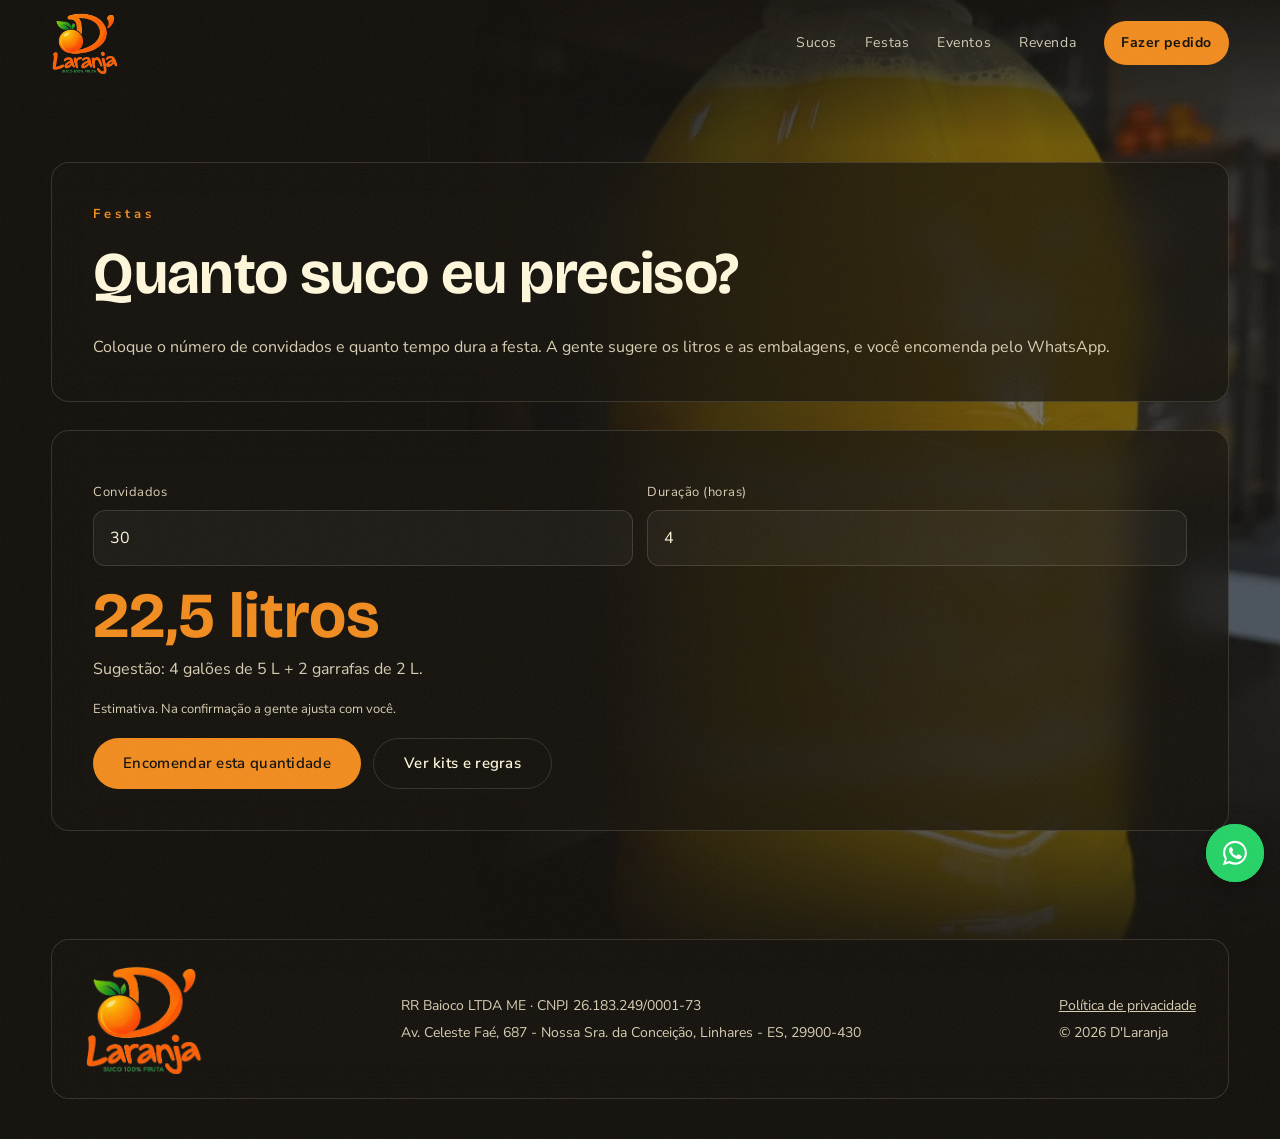
==== calculadora.html @ 01fc0047 "Calculadora de festa em página própria Co-Authored-By: Claude Opus 5.5 <noreply@anthropic.com>" ====
<!doctype html>
<html lang="pt-BR">
<head>
  <meta charset="utf-8">
  <meta name="viewport" content="width=device-width, initial-scale=1">
  <title>Calculadora de suco para festa · D'Laranja</title>
  <meta name="description" content="Calcule quantos litros de suco natural você precisa para a sua festa em Linhares, pelo número de convidados e a duração.">
  <meta property="og:title" content="D'Laranja · Suco 100% natural em Linhares">
  <meta property="og:description" content="Espremido hoje. Sem conservantes. Peça pelo WhatsApp.">
  <meta property="og:image" content="https://dlaranja.com/assets/img/cesta.webp">
  <meta property="og:url" content="https://dlaranja.com/calculadora.html">
  <meta property="og:type" content="website">
  <meta property="og:locale" content="pt_BR">
  <meta name="theme-color" content="#120F0B">
  <link rel="icon" type="image/png" href="favicon.png">
  <link rel="apple-touch-icon" href="assets/icone.png">
  <link rel="canonical" href="https://dlaranja.com/calculadora.html">
  <link rel="preconnect" href="https://fonts.googleapis.com">
  <link rel="preconnect" href="https://fonts.gstatic.com" crossorigin>
  <link href="https://fonts.googleapis.com/css2?family=Bricolage+Grotesque:opsz,wght@12..96,400;12..96,600;12..96,700&family=Nunito+Sans:opsz,wght@6..12,400;6..12,600;6..12,700&display=swap" rel="stylesheet">
  <link rel="stylesheet" href="estilo.css">
</head>
<body class="pagina-calc">

<header class="topo">
  <a href="index.html" class="marca" aria-label="D'Laranja, início">
    <img src="assets/logo-vertical.png" alt="D'Laranja · Suco 100% fruta" class="marca-logo" width="980" height="900">
  </a>
  <nav class="menu" aria-label="Seções">
    <a href="index.html#sucos">Sucos</a>
    <a href="index.html#festas">Festas</a>
    <a href="index.html#eventos">Eventos</a>
    <a href="index.html#revenda">Revenda</a>
    <a href="index.html#sucos" class="menu-cta">Fazer pedido</a>
  </nav>
</header>

<main>
  <section id="festas" class="secao secao--larga secao--calc">
    <img class="arte arte--direita arte--foto" src="assets/img/galao-laranja.webp" alt="" loading="lazy">
    <div class="painel painel--cabecalho revelar visto">
      <span class="rotulo">Festas</span>
      <h1 class="titulo-calc">Quanto suco eu preciso?</h1>
      <p>Coloque o número de convidados e quanto tempo dura a festa. A gente sugere os litros e as embalagens, e você encomenda pelo WhatsApp.</p>
    </div>
    <div class="painel revelar visto calculadora" data-calculadora>
      <div class="calc-campos">
        <div class="campo">
          <label for="c-convidados">Convidados</label>
          <input id="c-convidados" type="number" min="1" max="2000" value="30" inputmode="numeric">
        </div>
        <div class="campo">
          <label for="c-horas">Duração (horas)</label>
          <input id="c-horas" type="number" min="1" max="12" value="4" inputmode="numeric">
        </div>
      </div>
      <div class="calc-resultado" aria-live="polite">
        <p class="calc-litros"><span data-litros>0</span> litros</p>
        <p data-embalagens></p>
        <p class="calc-nota">Estimativa. Na confirmação a gente ajusta com você.</p>
      </div>
      <div class="contatos">
        <button type="button" class="botao" data-usar-calculo>Encomendar esta quantidade</button>
        <a class="botao botao--linha" href="index.html#festas">Ver kits e regras</a>
      </div>
    </div>
  </section>
</main>

<footer class="rodape">
  <div class="painel rodape-painel">
    <img src="assets/logo-vertical.png" alt="D'Laranja · Suco 100% fruta" class="rodape-logo" width="980" height="900" loading="lazy">
    <div class="rodape-dados">
      <span data-razao></span>
      <span data-rodape-endereco></span>
    </div>
    <div class="rodape-links">
      <a href="privacidade.html">Política de privacidade</a>
      <span>© <span data-ano></span> D'Laranja</span>
    </div>
  </div>
</footer>

<a class="whats" target="_blank" rel="noopener" aria-label="Conversar no WhatsApp">
  <svg viewBox="0 0 32 32" aria-hidden="true"><path fill="currentColor" d="M16 3C9 3 3.3 8.6 3.3 15.6c0 2.4.7 4.7 1.9 6.7L3 29l6.9-2.1c1.9 1 4 1.6 6.1 1.6 7 0 12.7-5.6 12.7-12.6S23 3 16 3Zm0 23.1c-1.9 0-3.8-.5-5.4-1.5l-.4-.2-4.1 1.2 1.3-4-.3-.4a10.4 10.4 0 0 1-1.6-5.6C5.5 9.8 10.200 5.2 16 5.2s10.5 4.6 10.5 10.4S21.8 26.1 16 26.1Zm5.8-7.8c-.3-.2-1.9-.9-2.2-1-.3-.1-.5-.2-.7.2-.2.3-.8 1-1 1.2-.2.2-.4.2-.7.1-.3-.2-1.3-.5-2.5-1.6-.9-.8-1.600-1.8-1.7-2.1-.2-.3 0-.5.1-.6l.5-.6.3-.5c.1-.2 0-.4 0-.6l-1-2.4c-.3-.6-.5-.5-.7-.5h-.6c-.2 0-.6.1-.9.4-.3.3-1.2 1.1-1.2 2.8s1.2 3.2 1.4 3.400c.2.2 2.4 3.6 5.7 5 .8.4 1.4.6 1.9.7.8.3 1.6.2 2.2.1.7-.1 1.9-.8 2.2-1.5.3-.7.3-1.4.2-1.5-.1-.2-.3-.3-.6-.4Z"/></svg>
</a>

<script src="config.js"></script>
<script src="app.js"></script>
</body>
</html>
---- estilo.css ----
/* ── Tokens: ajuste pela identidade visual do cliente ───────────────────── */
:root {
  --fundo: #120F0B;          /* MESMA cor usada nos prompts das imagens */
  --fundo-2: #1B1610;
  --texto: #FFF8DC;
  --texto-suave: #D9CFB4;
  --acento: #F28C1E;         /* cor principal da marca */
  --acento-texto: #120F0B;   /* texto sobre o acento */
  --linha: rgb(255 248 220 / 0.14);
  --verde: #3E9B4F;
  --painel: rgb(22 18 13 / 0.72);
  --mistura: lighten;        /* tema escuro: lighten | tema claro: multiply */

  --fonte-titulo: "Bricolage Grotesque", system-ui, sans-serif;
  --fonte-texto: "Nunito Sans", system-ui, sans-serif;

  --raio: 18px;
  --gutter: clamp(16px, 4vw, 56px);
  --largura: 1240px;
  --ease: cubic-bezier(.2, .7, .1, 1);
}
/* Tema claro (marcas de luz, saúde, casamento etc.): troque os tokens assim
:root {
  --fundo: #f4efe7; --fundo-2: #ebe4d8; --texto: #1d1a16; --texto-suave: #5d564c;
  --linha: rgb(29 26 22 / .12); --painel: rgb(244 239 231 / .7); --mistura: multiply;
}
*/

*, *::before, *::after { box-sizing: border-box; }
html { scroll-behavior: smooth; -webkit-text-size-adjust: 100%; overflow-x: clip; }
body {
  margin: 0;
  background: var(--fundo);
  color: var(--texto);
  font: 400 clamp(16px, 1.05vw, 18px)/1.65 var(--fonte-texto);
  overflow-x: clip;
  -webkit-font-smoothing: antialiased;
}
/* Grão de filme: tira o aspecto "liso de IA" */
body::after {
  content: ""; position: fixed; inset: -50%; z-index: 90; pointer-events: none; opacity: .07;
  background-image: url("data:image/svg+xml,%3Csvg xmlns='http://www.w3.org/2000/svg' width='160' height='160'%3E%3Cfilter id='n'%3E%3CfeTurbulence type='fractalNoise' baseFrequency='.9' numOctaves='2' stitchTiles='stitch'/%3E%3C/filter%3E%3Crect width='100%25' height='100%25' filter='url(%23n)'/%3E%3C/svg%3E");
  animation: grao 1s steps(4) infinite;
}
@keyframes grao { 25% { transform: translate(-3%, 2%); } 50% { transform: translate(2%, -3%); } 75% { transform: translate(-2%, -1%); } }

img { max-width: 100%; display: block; }
a { color: inherit; }
h1, h2, h3 { font-family: var(--fonte-titulo); font-weight: 700; line-height: 1.04; margin: 0 0 .5em; letter-spacing: -.01em; text-wrap: balance; }
h1 { font-size: clamp(38px, 6.2vw, 96px); }
h2 { font-size: clamp(32px, 4.2vw, 64px); }
h3 { font-size: clamp(21px, 1.8vw, 27px); font-weight: 500; }
p { margin: 0 0 1em; color: var(--texto-suave); text-wrap: pretty; }

/* ── Topo ──────────────────────────────────────────────────────────────── */
.topo {
  position: fixed; inset: 0 0 auto; z-index: 50;
  display: flex; align-items: center; justify-content: space-between; gap: 16px;
  padding: 18px var(--gutter);
  transition: background .4s var(--ease), backdrop-filter .4s;
}
.topo.rolou { background: rgb(18 15 11 / .72); backdrop-filter: blur(14px); -webkit-backdrop-filter: blur(14px); }
.marca { text-decoration: none; display: flex; align-items: center; }
.marca-logo { height: 44px; width: auto; }
.marca-texto { font-family: var(--fonte-titulo); font-size: 22px; letter-spacing: .02em; }
.menu { display: flex; gap: 28px; align-items: center; font-size: 14px; letter-spacing: .04em; }
.menu a { text-decoration: none; opacity: .8; transition: opacity .3s; }
.menu a:hover { opacity: 1; }
.menu-cta { border: 1px solid var(--linha); padding: 9px 16px; border-radius: 999px; opacity: 1 !important; }
@media (max-width: 760px) { .menu a:not(.menu-cta) { display: none; } }

/* ── Abertura cinematográfica ──────────────────────────────────────────── */
.cine { position: relative; height: var(--altura, 400vh); }
.cine-palco { position: sticky; top: 0; height: 100vh; height: 100svh; overflow: hidden; }
.cine-canvas { position: absolute; inset: 0; width: 100%; height: 100%; }
.cine-vinheta {
  position: absolute; inset: 0; pointer-events: none;
  background:
    radial-gradient(120% 90% at 50% 45%, transparent 55%, rgb(0 0 0 / .45) 100%),
    linear-gradient(to bottom, transparent 70%, var(--fundo) 100%);
}
.momento {
  position: absolute; inset: auto var(--gutter) 12vh; max-width: 640px;
  opacity: 0; transform: translateY(24px); filter: blur(6px);
  transition: opacity .7s var(--ease), transform .9s var(--ease), filter .7s var(--ease);
  pointer-events: none;
}
.momento.ativo { opacity: 1; transform: none; filter: none; pointer-events: auto; }
.momento--direita { left: auto; right: var(--gutter); }
.momento--centro { left: 50%; right: auto; transform: translate(-50%, 24px); text-align: center; width: min(640px, calc(100% - 2 * var(--gutter))); }
.momento--centro.ativo { transform: translate(-50%, 0); }
.titulo-abertura { margin-bottom: .3em; }
.apoio { font-size: clamp(16px, 1.3vw, 20px); margin: 0; }
.destaque { font-family: var(--fonte-titulo); font-size: clamp(24px, 2.8vw, 42px); line-height: 1.2; color: var(--texto); margin: 0 0 .6em; }
.destaque:last-child { margin: 0; }
.cine-dica {
  position: absolute; bottom: 28px; left: 50%; transform: translateX(-50%);
  display: grid; justify-items: center; gap: 8px; font-size: 11px; letter-spacing: .3em; text-transform: uppercase; opacity: .6;
  transition: opacity .5s;
}
.cine-dica span { width: 1px; height: 38px; background: linear-gradient(var(--texto), transparent); animation: dica 2s var(--ease) infinite; }
@keyframes dica { 0% { transform: scaleY(0); transform-origin: top; } 50% { transform: scaleY(1); transform-origin: top; } 51% { transform-origin: bottom; } 100% { transform: scaleY(0); transform-origin: bottom; } }
.cine.andou .cine-dica { opacity: 0; }

/* ── Painéis (todo texto mora num painel) ──────────────────────────────── */
.painel {
  position: relative;
  background: var(--painel);
  border: 1px solid var(--linha);
  border-radius: var(--raio);
  padding: clamp(24px, 3.2vw, 48px);
  backdrop-filter: blur(18px) saturate(1.1);
  -webkit-backdrop-filter: blur(18px) saturate(1.1);
}
.painel--vidro { background: rgb(18 15 11 / .5); }
.painel > :last-child { margin-bottom: 0; }
.rotulo { display: block; font-size: 13px; font-weight: 700; letter-spacing: .3em; color: var(--acento); margin-bottom: 18px; }

/* ── Seções ────────────────────────────────────────────────────────────── */
.secao {
  position: relative; isolation: isolate; overflow: clip;
  min-height: 100vh; padding: 18vh var(--gutter);
  display: grid; align-content: center;
}
.secao-grade { width: 100%; max-width: var(--largura); margin: 0 auto; display: grid; grid-template-columns: minmax(0, 560px) 1fr; }
.secao-grade--direita { grid-template-columns: 1fr minmax(0, 560px); }
.secao-grade--direita > .painel { grid-column: 2; }
.secao--larga { gap: 28px; justify-items: center; }
.painel--cabecalho { width: 100%; max-width: var(--largura); }
.cartoes { width: 100%; max-width: var(--largura); display: grid; grid-template-columns: repeat(auto-fit, minmax(260px, 1fr)); gap: 20px; }
.cartao h3 { margin-bottom: .4em; }
.cartao { transition: transform .5s var(--ease), border-color .5s; }
.cartao:hover { transform: translateY(-4px); border-color: color-mix(in srgb, var(--acento) 50%, transparent); }
.passos { list-style: none; margin: 8px 0 0; padding: 0; counter-reset: p; display: grid; gap: 22px; }
.passos li { counter-increment: p; display: grid; grid-template-columns: 42px 1fr; column-gap: 12px; }
.passos li::before { content: counter(p, decimal-leading-zero); grid-row: span 2; font-family: var(--fonte-titulo); color: var(--acento); font-size: 22px; }
.passos strong { font-weight: 600; }
.passos span { color: var(--texto-suave); }

/* ── Arte: imagens fundidas ao fundo (nunca retângulo com borda) ───────── */
.arte {
  position: absolute; z-index: -1; pointer-events: none;
  object-fit: cover; mix-blend-mode: var(--mistura);
  -webkit-mask-composite: source-in; mask-composite: intersect;
}
.arte--direita, .arte--esquerda { top: 0; bottom: 0; width: 64vw; height: 100%; }
.arte--direita {
  right: 0;
  -webkit-mask-image: linear-gradient(to left, #000 38%, transparent 96%), linear-gradient(to bottom, transparent, #000 18%, #000 80%, transparent);
          mask-image: linear-gradient(to left, #000 38%, transparent 96%), linear-gradient(to bottom, transparent, #000 18%, #000 80%, transparent);
}
.arte--esquerda {
  left: 0;
  -webkit-mask-image: linear-gradient(to right, #000 38%, transparent 96%), linear-gradient(to bottom, transparent, #000 18%, #000 80%, transparent);
          mask-image: linear-gradient(to right, #000 38%, transparent 96%), linear-gradient(to bottom, transparent, #000 18%, #000 80%, transparent);
}
.arte--fundo {
  inset: 0; width: 100%; height: 100%; opacity: .5;
  /* closest-side: a elipse zera exatamente na borda, então nunca sobra linha reta */
  -webkit-mask-image: radial-gradient(closest-side, #000 35%, transparent 100%), linear-gradient(to bottom, transparent, #000 22%, #000 78%, transparent);
          mask-image: radial-gradient(closest-side, #000 35%, transparent 100%), linear-gradient(to bottom, transparent, #000 22%, #000 78%, transparent);
}
.arte--suave { opacity: .32; }
/* Parallax leve aplicado pelo app.js */
.arte[data-parallax] { will-change: transform; }

/* ── Contato ───────────────────────────────────────────────────────────── */
.secao--contato { justify-items: center; }
.painel--form { width: 100%; max-width: 760px; }
.form { display: grid; grid-template-columns: 1fr 1fr; gap: 16px; margin-top: 24px; }
.campo { display: grid; gap: 6px; }
.campo--inteiro { grid-column: 1 / -1; }
.campo label { font-size: 13px; letter-spacing: .04em; color: var(--texto-suave); }
.campo input, .campo textarea {
  width: 100%; font: inherit; color: var(--texto);
  background: rgb(255 255 255 / .04); border: 1px solid var(--linha); border-radius: 12px;
  padding: 14px 16px; transition: border-color .3s, background .3s; resize: vertical;
}
.campo input:focus, .campo textarea:focus { outline: none; border-color: var(--acento); background: rgb(255 255 255 / .07); }
.campo.erro input { border-color: #d9776b; }
.pote { position: absolute; left: -9999px; }
.form-status { min-height: 1.4em; margin: 0; font-size: 14px; }
.form-status.ok { color: var(--acento); }
.form-status.falha { color: #e39a90; }
@media (max-width: 640px) { .form { grid-template-columns: 1fr; } }

/* ── Botões ────────────────────────────────────────────────────────────── */
.botao {
  display: inline-flex; align-items: center; justify-content: center; gap: 10px;
  font: 600 15px/1 var(--fonte-texto); letter-spacing: .02em; text-decoration: none; cursor: pointer;
  color: var(--acento-texto); background: var(--acento); border: 0; border-radius: 999px;
  padding: 17px 30px; transition: transform .4s var(--ease), filter .3s;
}
.botao:hover { transform: translateY(-2px); filter: brightness(1.08); }
.botao[disabled] { opacity: .6; cursor: progress; }

/* ── WhatsApp flutuante ────────────────────────────────────────────────── */
.whats {
  position: fixed; right: max(16px, env(safe-area-inset-right)); bottom: max(18px, env(safe-area-inset-bottom)); z-index: 60;
  width: 58px; height: 58px; border-radius: 50%; display: grid; place-items: center;
  background: #25d366; color: #fff; box-shadow: 0 10px 30px rgb(0 0 0 / .35);
  transform: scale(0); transition: transform .5s var(--ease);
}
.whats.visivel { transform: scale(1); }
.whats:hover { transform: scale(1.07); }
.whats svg { width: 30px; height: 30px; }
.whats::after { content: ""; position: absolute; inset: 0; border-radius: 50%; border: 2px solid #25d366; animation: pulso 2.6s ease-out infinite; }
@keyframes pulso { from { transform: scale(1); opacity: .7; } to { transform: scale(1.6); opacity: 0; } }

/* ── Rodapé ────────────────────────────────────────────────────────────── */
.rodape { padding: 0 var(--gutter) 40px; }
.rodape-painel { max-width: var(--largura); margin: 0 auto; display: flex; flex-wrap: wrap; gap: 12px 32px; align-items: center; justify-content: space-between; font-size: 14px; color: var(--texto-suave); padding: 24px 32px; }

/* ── Revelar ao rolar ──────────────────────────────────────────────────── */
.revelar { opacity: 0; transform: translateY(40px); transition: opacity 1s var(--ease), transform 1.2s var(--ease); }
.revelar.visto { opacity: 1; transform: none; }

/* ── Celular ───────────────────────────────────────────────────────────── */
@media (max-width: 860px) {
  .secao { padding: 14vh var(--gutter); min-height: auto; }
  .secao-grade, .secao-grade--direita { grid-template-columns: 1fr; }
  .secao-grade--direita > .painel { grid-column: 1; }
  .arte--direita, .arte--esquerda { left: 0; right: 0; width: 100%; height: 70%; opacity: .55;
    -webkit-mask-image: linear-gradient(to bottom, transparent, #000 25%, #000 55%, transparent);
            mask-image: linear-gradient(to bottom, transparent, #000 25%, #000 55%, transparent); }
  .momento, .momento--direita { left: var(--gutter); right: var(--gutter); bottom: 10vh; }
}

@media (prefers-reduced-motion: reduce) {
  *, *::before, *::after { animation: none !important; transition: none !important; }
  .revelar, .momento[data-de="0"] { opacity: 1; transform: none; filter: none; }
  .cine { height: 100svh; }
  .momento:not([data-de="0"]), .cine-dica { display: none; }
}

/* ══ D'Laranja ═════════════════════════════════════════════════════════ */
.pular { position: absolute; left: -9999px; z-index: 100; }
.pular:focus { left: 16px; top: 16px; background: var(--acento); color: var(--acento-texto); padding: 10px 16px; border-radius: 8px; }
:focus-visible { outline: 3px solid var(--acento); outline-offset: 3px; }
.destaque { font-weight: 600; }
.menu-cta { background: var(--acento); color: var(--acento-texto); border-color: transparent; font-weight: 700; }
.pequeno { font-size: 14px; }
.centro { text-align: center; }
.pendente { display: inline-block; font-size: .85em; color: #FFD08A; border: 1px dashed rgb(255 208 138 / .5); border-radius: 6px; padding: 0 6px; }

/* Fotos reais: sem "lighten", só dissolvidas pela máscara */
.arte--foto { mix-blend-mode: normal; opacity: .42; filter: saturate(1.05); }
.arte--fundo.arte--foto { opacity: .26; }

/* Campanha */
.campanha { padding: 0 var(--gutter); margin: 6vh 0 0; }
.campanha-painel { max-width: var(--largura); margin: 0 auto; display: flex; flex-wrap: wrap; gap: 14px 24px; align-items: center; justify-content: space-between;
  border-color: color-mix(in srgb, var(--acento) 55%, transparent); padding: 20px clamp(20px, 3vw, 36px); }
.campanha-painel p { margin: 0; color: var(--texto); font-family: var(--fonte-titulo); font-weight: 600; font-size: clamp(18px, 1.8vw, 24px); }
.botao--pequeno { padding: 13px 22px; font-size: 14px; }
.botao--linha { background: transparent; color: var(--texto); border: 1px solid var(--linha); }

/* Caminhos */
.caminhos { width: 100%; max-width: var(--largura); display: grid; grid-template-columns: repeat(3, 1fr); gap: 20px; }
.caminho { text-decoration: none; display: flex; flex-direction: column; transition: transform .5s var(--ease), border-color .4s; }
.caminho:nth-child(2) { transform: translateY(28px); }
.caminho:hover { border-color: color-mix(in srgb, var(--acento) 60%, transparent); }
.caminho-num { font: 700 12px/1 var(--fonte-texto); letter-spacing: .28em; text-transform: uppercase; color: var(--verde); margin-bottom: 18px; filter: brightness(1.35); }
.caminho p { flex: 1; }
.seta { color: var(--acento); font-weight: 700; }
.seta::after { content: " →"; }
@media (max-width: 860px) { .caminhos { grid-template-columns: 1fr; } .caminho:nth-child(2) { transform: none; } }

/* Cardápio */
.secao--cardapio { padding-bottom: 22vh; }
.cardapio { width: 100%; max-width: var(--largura); display: grid; grid-template-columns: repeat(3, 1fr); gap: 20px; }
.sabor h3 { margin-bottom: .2em; }
.sabor > p { margin-bottom: 1.2em; }
.selo { display: inline-block; font-size: 12px; font-weight: 700; letter-spacing: .06em; color: #fff; background: var(--verde); border-radius: 999px; padding: 4px 10px; margin-bottom: 14px; }
.itens { list-style: none; margin: 0; padding: 0; display: grid; }
.item { display: grid; grid-template-columns: 1fr auto; align-items: center; gap: 4px 12px; padding: 12px 0; border-top: 1px solid var(--linha); }
.item-nome { font-weight: 700; }
.item-nome small { display: block; font-weight: 400; color: var(--texto-suave); font-size: 13px; }
.item-preco { color: var(--acento); font-weight: 700; font-size: 15px; }
.qtd { grid-column: 1 / -1; display: flex; align-items: center; gap: 10px; justify-content: flex-end; }
.qtd button { width: 40px; height: 40px; border-radius: 50%; border: 1px solid var(--linha); background: rgb(255 255 255 / .05); color: var(--texto); font: 700 20px/1 var(--fonte-texto); cursor: pointer; }
.qtd button:hover { border-color: var(--acento); }
.qtd output { min-width: 26px; text-align: center; font-weight: 700; }
.qtd .adicionar { width: auto; border-radius: 999px; padding: 0 16px; font-size: 14px; background: var(--acento); color: var(--acento-texto); border: 0; }
.info-pratica { width: 100%; max-width: var(--largura); padding: 22px clamp(20px, 3vw, 40px); }
.info-pratica dl, .regras { margin: 0; display: grid; gap: 14px; }
.info-pratica dl { grid-template-columns: repeat(3, 1fr); }
dt { font-size: 12px; letter-spacing: .2em; text-transform: uppercase; color: var(--acento); font-weight: 700; }
dd { margin: 2px 0 0; color: var(--texto); }
@media (max-width: 960px) { .cardapio { grid-template-columns: 1fr; } .info-pratica dl { grid-template-columns: 1fr; } }

/* Carrinho */
.carrinho { position: fixed; left: 50%; bottom: max(16px, env(safe-area-inset-bottom)); transform: translateX(-50%); z-index: 70;
  width: min(620px, calc(100% - 32px)); display: flex; align-items: center; justify-content: space-between; gap: 12px;
  background: rgb(27 22 16 / .94); border: 1px solid color-mix(in srgb, var(--acento) 60%, transparent); border-radius: 999px; padding: 8px 8px 8px 22px;
  backdrop-filter: blur(14px); -webkit-backdrop-filter: blur(14px); box-shadow: 0 14px 40px rgb(0 0 0 / .45); }
.carrinho[hidden] { display: none; }
.carrinho-resumo { display: grid; line-height: 1.25; font-size: 14px; }
.carrinho-resumo span { color: var(--texto-suave); }
.carrinho-acoes { display: flex; align-items: center; gap: 6px; }
.carrinho-limpar { background: none; border: 0; color: var(--texto-suave); font: inherit; font-size: 13px; cursor: pointer; padding: 10px; }
.carrinho .botao { padding: 14px 20px; }
body.tem-carrinho .whats { bottom: 96px; }

/* Festas */
.festa-grade { width: 100%; max-width: var(--largura); display: grid; grid-template-columns: 1.1fr 1fr; gap: 20px; }
.calc-campos { display: grid; grid-template-columns: 1fr 1fr; gap: 14px; margin: 10px 0 18px; }
.calc-litros { font: 700 clamp(40px, 5vw, 64px)/1 var(--fonte-titulo); color: var(--acento); margin: 0 0 8px; }
.calc-nota { font-size: 13px; }
.kits-lista { list-style: none; padding: 0; margin: 0 0 22px; display: grid; gap: 12px; }
.kits-lista li { border-top: 1px solid var(--linha); padding-top: 12px; }
.kits-lista strong { display: block; font-family: var(--fonte-titulo); font-size: 19px; }
#festas .painel--form, #festas > .painel--cabecalho { max-width: var(--largura); }
@media (max-width: 860px) { .festa-grade { grid-template-columns: 1fr; } }

/* Formulários extras */
.campo select { width: 100%; font: inherit; color: var(--texto); background: var(--fundo-2); border: 1px solid var(--linha); border-radius: 12px; padding: 14px 16px; }
.campo input, .campo textarea, .campo select { min-height: 50px; }
.rotulo-campo { font-size: 13px; letter-spacing: .04em; color: var(--texto-suave); }
.opcoes { display: flex; flex-wrap: wrap; gap: 10px 22px; }
.opcoes label, .consentimento { display: flex; align-items: center; gap: 10px; font-size: 15px; color: var(--texto); cursor: pointer; }
.opcoes input, .consentimento input { width: 20px; height: 20px; accent-color: var(--acento); }
.consentimento { font-size: 14px; color: var(--texto-suave); }
.painel--form h3 { margin-bottom: 0; }

/* Eventos e revenda: duas colunas de painel */
.secao-grade--dupla { grid-template-columns: 1fr 1fr; gap: 20px; align-items: start; }
.formatos { list-style: none; padding: 0; margin: 18px 0; display: grid; gap: 14px; }
.formatos li { display: grid; padding-left: 18px; border-left: 3px solid var(--verde); }
.formatos span { color: var(--texto-suave); }
@media (max-width: 860px) { .secao-grade--dupla { grid-template-columns: 1fr; } }

/* Assinatura */
.planos { width: 100%; max-width: 820px; display: grid; grid-template-columns: 1fr 1fr; gap: 20px; }
.plano { text-align: center; display: grid; gap: 10px; justify-items: center; }
.plano strong { font: 700 clamp(26px, 2.6vw, 34px)/1.1 var(--fonte-titulo); }
.plano .preco { color: var(--acento); font-weight: 700; }
@media (max-width: 640px) { .planos { grid-template-columns: 1fr; } }

/* Onde estamos */
.mapa iframe { width: 100%; height: 240px; border: 0; border-radius: 12px; margin: 18px 0; filter: grayscale(.3) contrast(1.05); }
.contatos { display: flex; flex-wrap: wrap; gap: 12px; margin-top: 18px; }
.fala { margin-top: 22px; padding-top: 18px; border-top: 1px solid var(--linha); font-style: italic; }

/* Rodapé */
.rodape-logo { height: 40px; width: auto; }
.rodape-dados, .rodape-links { display: grid; gap: 4px; }
.rodape-links a { color: var(--texto-suave); }

/* Leitura sobre foto real no celular */
@media (max-width: 860px) {
  .arte--foto { opacity: .24; }
  .sabor, .painel--form, .calculadora, .kits { background: rgb(22 18 13 / .88); }
  body.tem-carrinho .whats { display: none; }
}

/* Ritmo: menos vazio entre seções longas */
.secao { padding-block: 12vh; }

/* Foto real do produto no cartão do cardápio, dissolvida no painel */
.cardapio { grid-template-columns: repeat(4, 1fr); }
.sabor { display: flex; flex-direction: column; padding-top: 0; overflow: hidden; }
.sabor-foto { width: calc(100% + 2 * clamp(24px, 3.2vw, 48px)); max-width: none; margin: 0 calc(-1 * clamp(24px, 3.2vw, 48px)) -36px; aspect-ratio: 4 / 5; object-fit: cover;
  -webkit-mask-image: linear-gradient(to bottom, #000 62%, transparent); mask-image: linear-gradient(to bottom, #000 62%, transparent); }
.sabor .selo { align-self: flex-start; position: relative; }
@media (max-width: 1180px) { .cardapio { grid-template-columns: repeat(2, 1fr); } }
@media (max-width: 640px) { .cardapio { grid-template-columns: 1fr; } .sabor-foto { aspect-ratio: 5 / 4; } }

/* Logo vertical (2026-11) */
.marca-logo { height: 62px; transition: height .4s var(--ease); }
.topo.rolou .marca-logo { height: 48px; }
.topo { padding-block: 12px; }
.rodape-logo { height: 110px; }
@media (max-width: 760px) { .marca-logo { height: 52px; } .topo.rolou .marca-logo { height: 44px; } }

/* Chamada para a calculadora (página principal) e página da calculadora */
.calc-chamada { text-decoration: none; display: flex; flex-direction: column; border-color: color-mix(in srgb, var(--acento) 45%, transparent); }
.calc-chamada p { flex: 1; }
.pagina-calc .secao--calc { min-height: 100svh; padding-top: 18vh; }
.pagina-calc .calculadora { width: 100%; max-width: var(--largura); }
.titulo-calc { font-size: clamp(34px, 4.6vw, 64px); }
.pagina-calc .whats { transform: scale(1); }
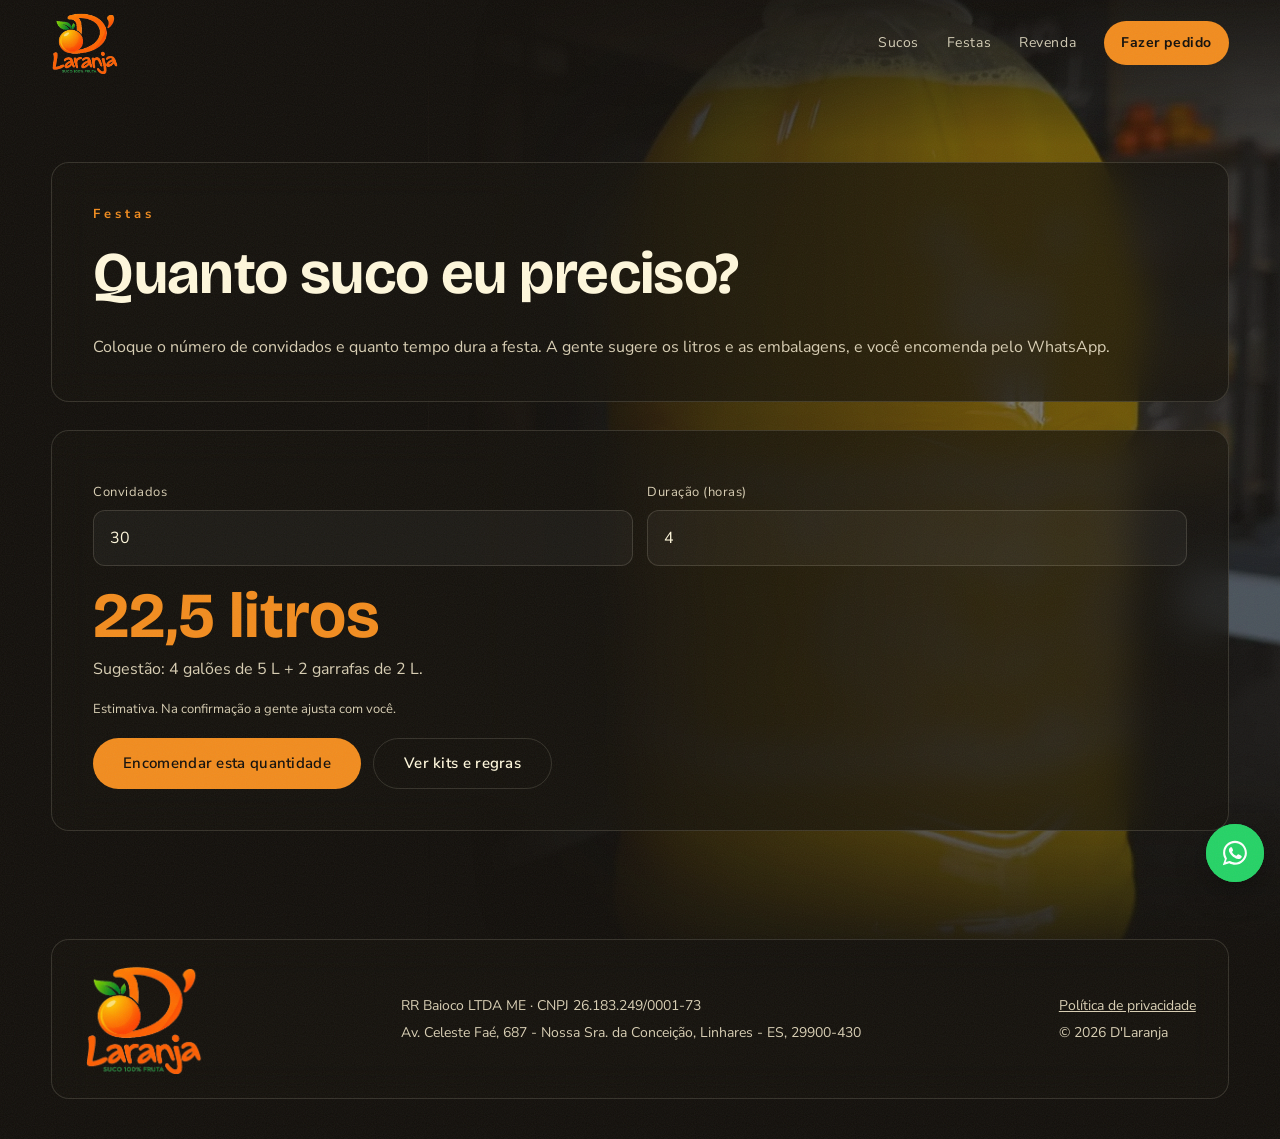
==== commit fae39e69: "Remove a seção Eventos e junta eventos em Festas Co-Authored-By: Claude Opus 5.5 <noreply@anthropic." ====
--- a/calculadora.html
+++ b/calculadora.html
@@ -29,7 +29,6 @@
   <nav class="menu" aria-label="Seções">
     <a href="index.html#sucos">Sucos</a>
     <a href="index.html#festas">Festas</a>
-    <a href="index.html#eventos">Eventos</a>
     <a href="index.html#revenda">Revenda</a>
     <a href="index.html#sucos" class="menu-cta">Fazer pedido</a>
   </nav>
--- a/estilo.css
+++ b/estilo.css
@@ -381,3 +381,10 @@
 .pagina-calc .calculadora { width: 100%; max-width: var(--largura); }
 .titulo-calc { font-size: clamp(34px, 4.6vw, 64px); }
 .pagina-calc .whats { transform: scale(1); }
+
+/* Página da mimosa */
+.mimosa-topo { min-height: 100svh; padding-top: 16vh; }
+.titulo-mimosa { font-size: clamp(36px, 4.8vw, 68px); }
+#quanto .calculadora { width: 100%; max-width: var(--largura); }
+.aviso-alcool { max-width: var(--largura); width: 100%; text-align: center; font-size: 13px; margin: 4px auto 0; color: var(--texto-suave); }
+.pagina-mimosa .whats { transform: scale(1); }
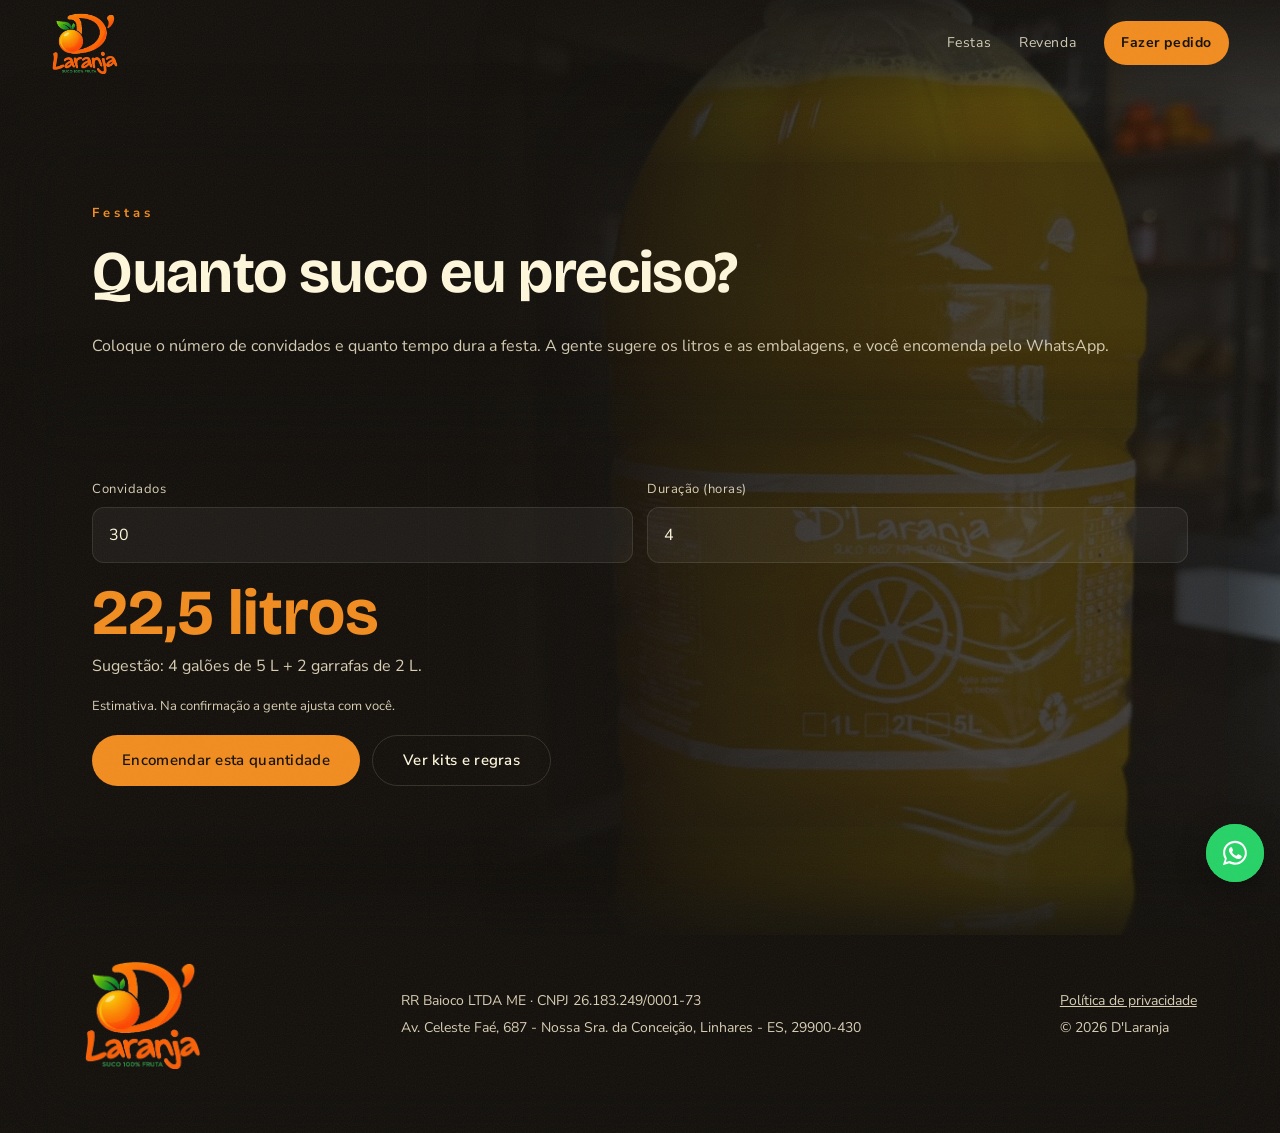
==== commit 3bc279e5: "Cardápio e carrinho em página própria (pedido.html); menu com Fazer pedido Co-Authored-By: Claude Op" ====
--- a/calculadora.html
+++ b/calculadora.html
@@ -6,7 +6,7 @@
   <title>Calculadora de suco para festa · D'Laranja</title>
   <meta name="description" content="Calcule quantos litros de suco natural você precisa para a sua festa em Linhares, pelo número de convidados e a duração.">
   <meta property="og:title" content="D'Laranja · Suco 100% natural em Linhares">
-  <meta property="og:description" content="Espremido hoje. Sem conservantes. Peça pelo WhatsApp.">
+  <meta property="og:description" content="Feito hoje, sem conservantes. Peça pelo WhatsApp.">
   <meta property="og:image" content="https://dlaranja.com/assets/img/cesta.webp">
   <meta property="og:url" content="https://dlaranja.com/calculadora.html">
   <meta property="og:type" content="website">
@@ -26,11 +26,12 @@
   <a href="index.html" class="marca" aria-label="D'Laranja, início">
     <img src="assets/logo-vertical.png" alt="D'Laranja · Suco 100% fruta" class="marca-logo" width="980" height="900">
   </a>
-  <nav class="menu" aria-label="Seções">
-    <a href="index.html#sucos">Sucos</a>
+  <a class="topo-cta" href="pedido.html">Fazer pedido</a>
+  <button type="button" class="menu-botao" aria-expanded="false" aria-controls="menu-principal">Menu</button>
+  <nav class="menu" id="menu-principal" aria-label="Seções">
     <a href="index.html#festas">Festas</a>
-    <a href="index.html#revenda">Revenda</a>
-    <a href="index.html#sucos" class="menu-cta">Fazer pedido</a>
+    <a href="revenda.html">Revenda</a>
+    <a href="pedido.html" class="menu-cta">Fazer pedido</a>
   </nav>
 </header>
 
--- a/estilo.css
+++ b/estilo.css
@@ -388,3 +388,61 @@
 #quanto .calculadora { width: 100%; max-width: var(--largura); }
 .aviso-alcool { max-width: var(--largura); width: 100%; text-align: center; font-size: 13px; margin: 4px auto 0; color: var(--texto-suave); }
 .pagina-mimosa .whats { transform: scale(1); }
+
+/* Página de revenda */
+.secao--pagina { min-height: 100svh; padding-top: 16vh; }
+.pagina-revenda .whats { transform: scale(1); }
+
+/* Menu no celular */
+.menu-botao { display: none; }
+@media (max-width: 760px) {
+  .topo { flex-wrap: wrap; }
+  .menu-botao { display: inline-flex; align-items: center; margin-left: auto; font: 700 14px/1 var(--fonte-texto); color: var(--texto);
+    background: rgb(18 15 11 / .6); border: 1px solid var(--linha); border-radius: 999px; padding: 12px 18px; cursor: pointer; }
+  .menu { display: none; width: 100%; flex-direction: column; align-items: stretch; gap: 4px; margin-top: 10px; padding: 10px;
+    background: rgb(22 18 13 / .96); border: 1px solid var(--linha); border-radius: var(--raio); }
+  .menu.aberto { display: flex; }
+  .menu a:not(.menu-cta) { display: block; padding: 14px 12px; font-size: 16px; opacity: 1; border-bottom: 1px solid var(--linha); }
+  .menu .menu-cta { text-align: center; margin-top: 8px; padding: 14px; }
+}
+.topo-cta { display: none; }
+@media (max-width: 760px) {
+  .topo-cta { display: inline-flex; align-items: center; margin-left: auto; text-decoration: none; font: 700 14px/1 var(--fonte-texto);
+    background: var(--acento); color: var(--acento-texto); border-radius: 999px; padding: 12px 16px; }
+  .topo-cta + .menu-botao { margin-left: 8px; }
+  .menu .menu-cta { display: none; }
+}
+@media (max-width: 760px) { .menu a:nth-last-child(2) { border-bottom: 0; } }
+
+/* ══ Painéis suaves (2026-11): sem borda e sem recorte duro ═════════════
+   O fundo do painel se dissolve no fundo do site com uma sombra difusa
+   da mesma cor, em vez de terminar numa linha reta. */
+.painel {
+  border: 0;
+  background: rgb(18 15 11 / .5);
+  box-shadow: 0 0 56px 32px rgb(18 15 11 / .5);
+  backdrop-filter: none; -webkit-backdrop-filter: none;
+}
+.painel--vidro { background: rgb(18 15 11 / .42); box-shadow: 0 0 70px 40px rgb(18 15 11 / .42); }
+.cartao:hover, .caminho:hover { border-color: transparent; }
+.campanha-painel, .calc-chamada { border: 0; }
+.fala { border-top: 0; padding-top: 0; }
+.item { border-top-color: rgb(255 248 220 / .07); }
+.kits-lista li { border-top-color: rgb(255 248 220 / .07); }
+.campo input, .campo textarea, .campo select { border-color: rgb(255 248 220 / .1); background: rgb(255 255 255 / .05); }
+@media (max-width: 860px) {
+  .sabor, .painel--form, .calculadora, .kits { background: rgb(18 15 11 / .78); box-shadow: 0 0 40px 24px rgb(18 15 11 / .7); }
+}
+/* Fotos dos produtos dissolvidas nas quatro bordas */
+.sabor { overflow: visible; }
+.sabor-foto {
+  -webkit-mask-image: linear-gradient(to bottom, transparent, #000 10%, #000 60%, transparent), linear-gradient(to right, transparent, #000 14%, #000 86%, transparent);
+          mask-image: linear-gradient(to bottom, transparent, #000 10%, #000 60%, transparent), linear-gradient(to right, transparent, #000 14%, #000 86%, transparent);
+  -webkit-mask-composite: source-in; mask-composite: intersect;
+}
+/* Leitura do texto sobre o vídeo sem a caixa marcada */
+.momento h1, .momento p, .momento .destaque { text-shadow: 0 2px 28px rgb(0 0 0 / .7), 0 1px 3px rgb(0 0 0 / .5); }
+.painel--vidro { background: radial-gradient(closest-side, rgb(18 15 11 / .6), rgb(18 15 11 / .35) 70%, transparent); box-shadow: none; }
+.painel--vidro { background: radial-gradient(ellipse 75% 70% at 45% 55%, rgb(18 15 11 / .78), rgb(18 15 11 / .55) 50%, transparent 78%); padding-inline: clamp(28px, 4vw, 64px); margin-inline: calc(-1 * clamp(8px, 2vw, 24px)); }
+
+.pagina-pedido .whats { transform: scale(1); }
